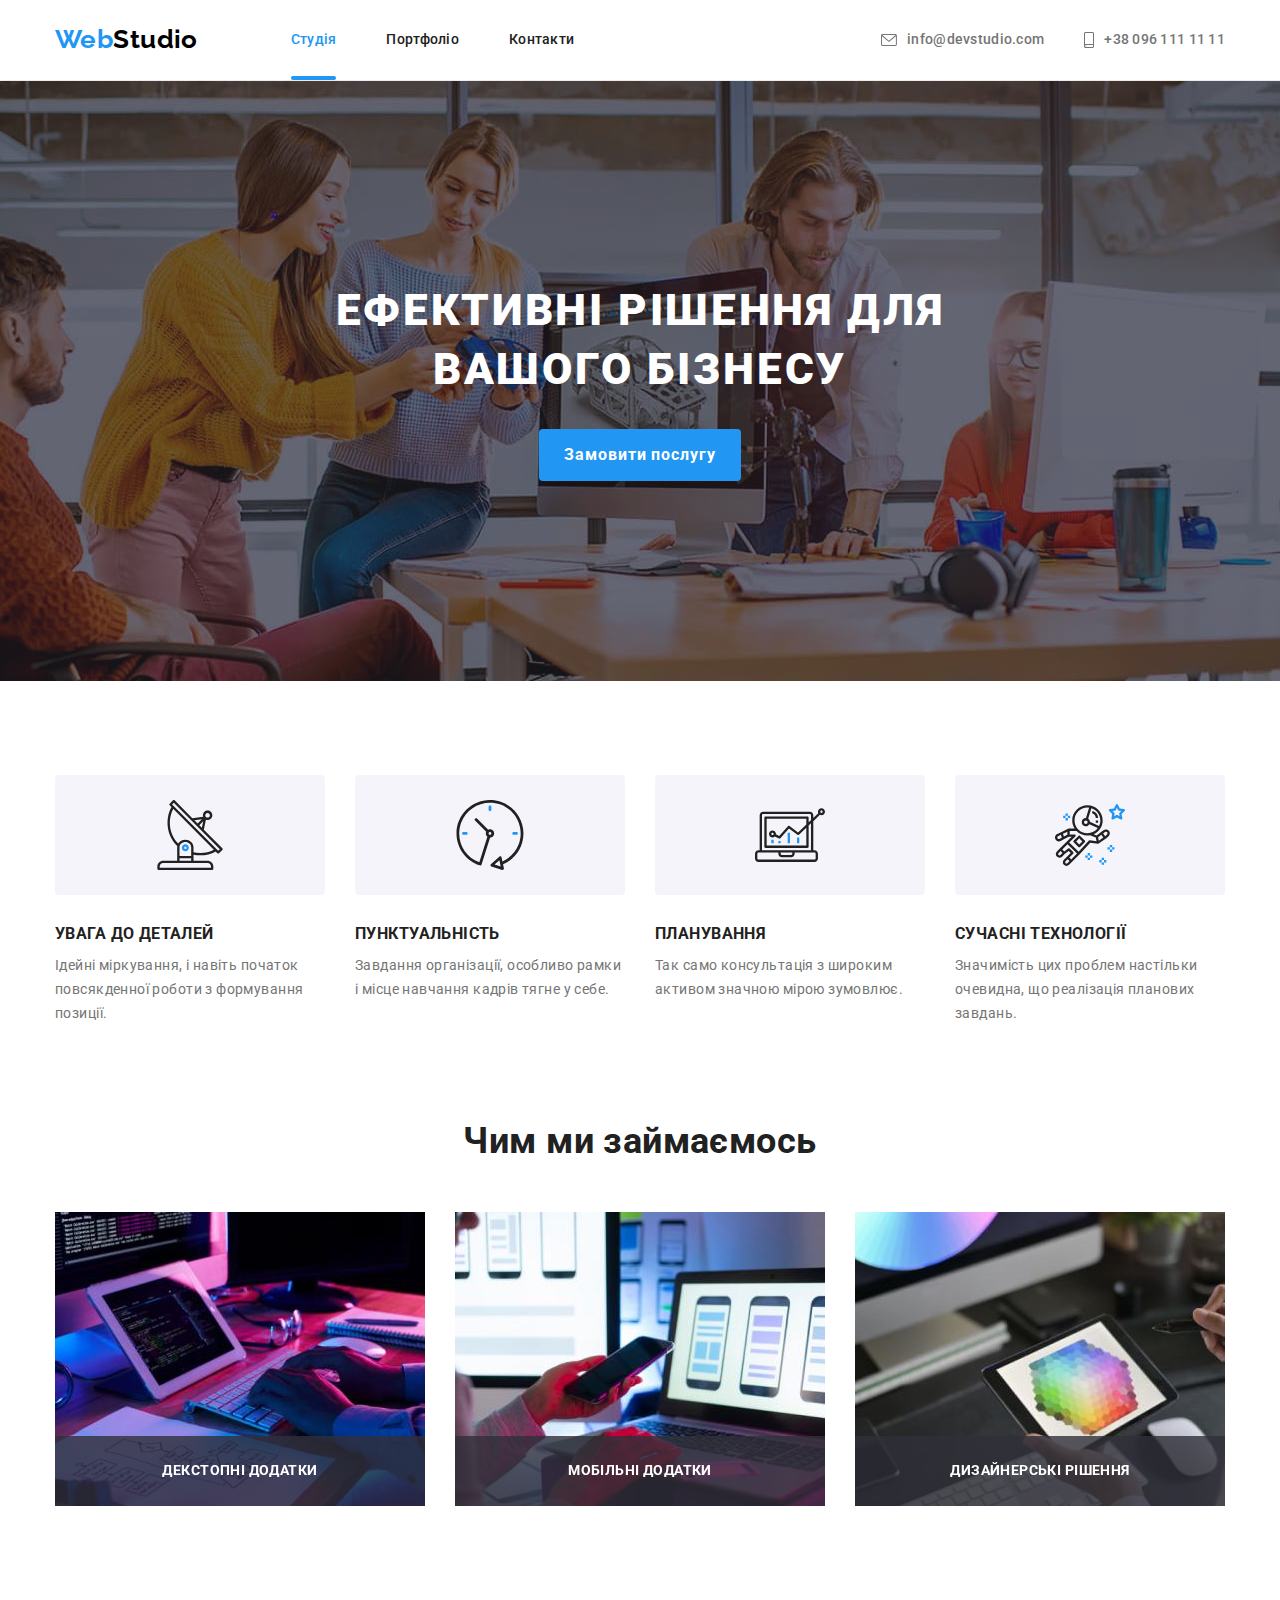
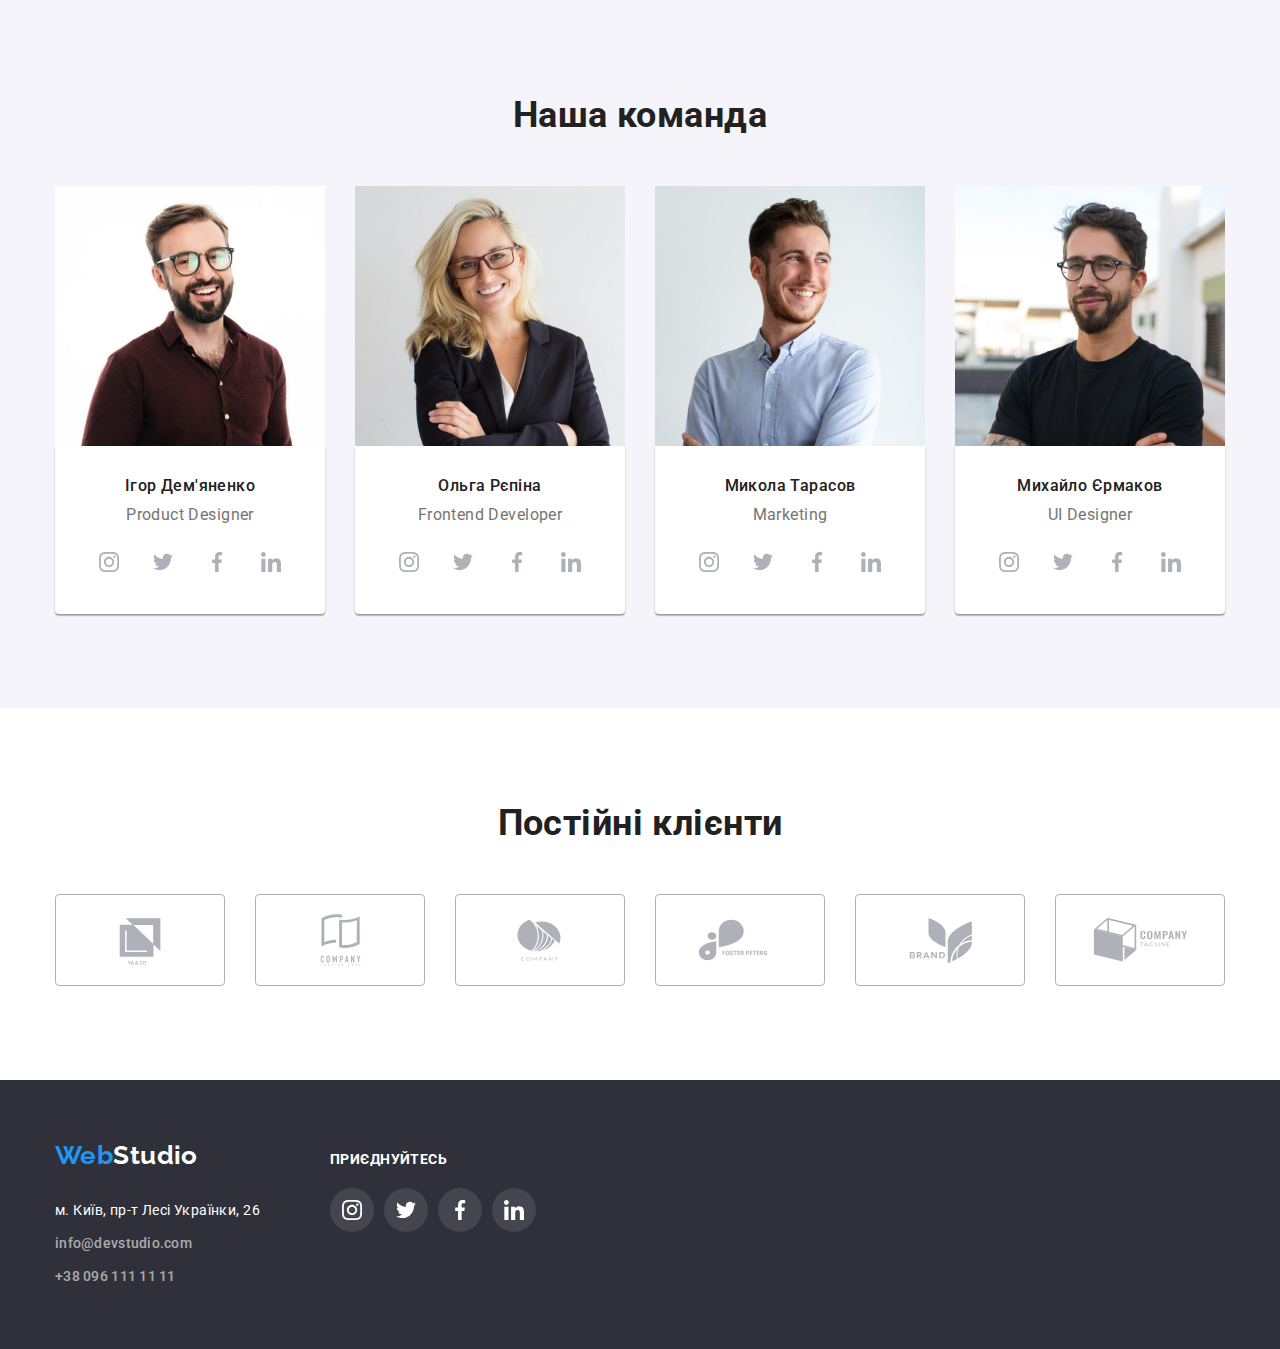
==== index.html @ 49746661 "розмітка модального вікна" ====
<!DOCTYPE html>
<html lang="uk">
  <head>
    <meta charset="UTF-8" />
    <meta http-equiv="X-UA-Compatible" content="IE=edge" />
    <meta name="viewport" content="width=device-width, initial-scale=1.0" />
    <title>Web Studio</title>
    <link rel="preconnect" href="https://fonts.googleapis.com" />
    <link rel="preconnect" href="https://fonts.gstatic.com" crossorigin />
    <link
      href="https://fonts.googleapis.com/css2?family=Raleway:wght@700&family=Roboto:wght@400;500;700;900&display=swap"
      rel="stylesheet"
    />
    <link
      rel="stylesheet"
      href="https://cdnjs.cloudflare.com/ajax/libs/modern-normalize/1.1.0/modern-normalize.min.css"
    />
    <link rel="stylesheet" href="./css/styles.css" />
  </head>
  <body>
    <header class="header-section">
      <nav class="container main-nav">
        <a class="logo-header" href="./index.html"><span class="logo-web">Web</span>Studio</a>
        <ul class="header-list list">
          <li class="item">
            <a class="header-link link current-link" href="./index.html">Студія</a>
          </li>
          <li class="item"><a class="header-link link" href="./portfolio.html">Портфоліо</a></li>
          <li class="item"><a class="header-link link" href="#">Контакти</a></li>
        </ul>

        <ul class="contact-list list">
          <li class="item-contact">
            <a class="contact-link link" href="mailto:info@devstudio.com">
              <svg width="16" height="12" class="contact-icons">
                <use href="./images/icons.svg#icon-envelope"></use></svg>info@devstudio.com</a>
          </li>
          <li class="item-contact">
            <a class="contact-link link" href="tel:+380961111111">
              <svg width="10" height="16" class="contact-icons">
                <use href="./images/icons.svg#icon-smartphone"></use>
              </svg>+38 096 111 11 11</a>
          </li>
        </ul>
      </nav>
    </header>

    <main>
      <section class="section-hero">
        <div class="banner container">
          <h1 class="title-hero">
            Ефективні рішення для <br />
            вашого бізнесу
          </h1>
          <button type="button" class="button-hero">Замовити послугу</button>
          <div class="backdrop is-hidden">
            <div class="modal"></div>
          </div>
        </div>
      </section>

      <section class="section-feature section">
        <div class="container">
          <h2 class="visually-hidden">Особливості</h2>
          <ul class="feature-list list">
            <li class="item">
              <div class="feature-div">
                <svg width="70" height="70" class="feature-icons">
                  <use href="./images/icons.svg#icon-antenna"></use>
                </svg>
              </div>
              <h3 class="subtitle-feature">Увага до деталей</h3>
              <p class="text">
                Ідейні міркування, і навіть початок повсякденної роботи з формування позиції.
              </p>
            </li>
            <li class="item">
              <div class="feature-div">
                <svg width="70" height="70" class="feature-icons">
                  <use href="./images/icons.svg#icon-clock"></use>
                </svg>
              </div>
              <h3 class="subtitle-feature">Пунктуальність</h3>
              <p class="text">
                Завдання організації, особливо рамки і місце навчання кадрів тягне у себе.
              </p>
            </li>
            <li class="item">
              <div class="feature-div">
                <svg width="70" height="70" class="feature-icons">
                  <use href="./images/icons.svg#icon-diagram"></use>
                </svg>
              </div>
              <h3 class="subtitle-feature">Планування</h3>
              <p class="text">Так само консультація з широким активом значною мірою зумовлює.</p>
            </li>
            <li class="item">
              <div class="feature-div">
                <svg width="70" height="70" class="feature-icons">
                  <use href="./images/icons.svg#icon-astronaut"></use>
                </svg>
              </div>
              <h3 class="subtitle-feature">Сучасні технології</h3>
              <p class="text">
                Значимість цих проблем настільки очевидна, що реалізація планових завдань.
              </p>
            </li>
          </ul>
        </div>
      </section>

      <section class="section-work section">
        <div class="container">
          <h2 class="title">Чим ми займаємось</h2>
          <ul class="work-list list">
            <li class="item">
              <div class="work-box">
                <img src="./images/photo1.jpg" alt="Декстопні додатки" width="370" height="294" />
                <p class="work-thumb">Декстопні додатки</p>
              </div>
            </li>
            <li class="item">
              <div class="work-box">
              <img src="./images/photo2.jpg" alt="Мобільні додатки" width="370" height="294" />
              <p class="work-thumb">Мобільні додатки</p>
              </div>
            </li>
            <li class="item">
              <div class="work-box">
              <img src="./images/photo3.jpg" alt="Дизайнерські рішення" width="370" height="294" />
              <p class="work-thumb">Дизайнерські рішення</p>
              </div>
            </li>
          </ul>
        </div>
      </section>

      <section class="section-team section">
        <div class="container">
          <h2 class="title">Наша команда</h2>
          <ul class="team-list list">
            <li class="team-item">
              <img
                src="./images/person1.jpg"
                alt="Чоловік в коричневій сорочці в окулярах посміхається"
                width="270"
              />
              <div class="team-info">
                <h3 class="name">Ігор Дем'яненко</h3>
                <p lang="en" class="profession">Product Designer</p>
                <ul class="list team-soc-list">
                  <li class="team-soc-items">
                    <a href="#" class="team-soc-link link">
                      <svg width="20" height="20" class="team-soc-icons">
                        <use href="./images/icons.svg#icon-instagram"></use>
                      </svg>
                    </a>
                  </li>
                  <li class="team-soc-items">
                    <a href="#" class="team-soc-link link">
                      <svg width="20" height="20" class="team-soc-icons">
                        <use href="./images/icons.svg#icon-twitter"></use>
                      </svg>
                    </a>
                  </li>
                  <li class="team-soc-items">
                    <a href="#" class="team-soc-link link">
                      <svg width="20" height="20" class="team-soc-icons">
                        <use href="./images/icons.svg#icon-facebook"></use>
                      </svg>
                    </a>
                  </li>
                  <li class="team-soc-items">
                    <a href="#" class="team-soc-link link">
                      <svg width="20" height="20" class="team-soc-icons">
                        <use href="./images/icons.svg#icon-linkedin"></use>
                      </svg>
                    </a>
                  </li>
                </ul>
              </div>
            </li>
            <li class="team-item">
              <img
                src="./images/person2.jpg"
                alt="Жінка в чорному жакеті в окулярах посміхається"
                width="270"
              />
              <div class="team-info">
                <h3 class="name">Ольга Рєпіна</h3>
                <p lang="en" class="profession">Frontend Developer</p>
                <ul class="list team-soc-list">
                  <li class="team-soc-items">
                    <a href="#" class="team-soc-link link">
                      <svg width="20" height="20" class="team-soc-icons">
                        <use href="./images/icons.svg#icon-instagram"></use>
                      </svg>
                    </a>
                  </li>
                  <li class="team-soc-items">
                    <a href="#" class="team-soc-link link">
                      <svg width="20" height="20" class="team-soc-icons">
                        <use href="./images/icons.svg#icon-twitter"></use>
                      </svg>
                    </a>
                  </li>
                  <li class="team-soc-items">
                    <a href="#" class="team-soc-link link">
                      <svg width="20" height="20" class="team-soc-icons">
                        <use href="./images/icons.svg#icon-facebook"></use>
                      </svg>
                    </a>
                  </li>
                  <li class="team-soc-items">
                    <a href="#" class="team-soc-link link">
                      <svg width="20" height="20" class="team-soc-icons">
                        <use href="./images/icons.svg#icon-linkedin"></use>
                      </svg>
                    </a>
                  </li>
                </ul>
              </div>
            </li>
            <li class="team-item">
              <img
                src="./images/person3.jpg"
                alt="Чоловік в блакитній сорочці посміхається"
                width="270"
              />
              <div class="team-info">
                <h3 class="name">Микола Тарасов</h3>
                <p lang="en" class="profession">Marketing</p>
                <ul class="list team-soc-list">
                  <li class="team-soc-items">
                    <a href="#" class="team-soc-link link">
                      <svg width="20" height="20" class="team-soc-icons">
                        <use href="./images/icons.svg#icon-instagram"></use>
                      </svg>
                    </a>
                  </li>
                  <li class="team-soc-items">
                    <a href="#" class="team-soc-link link">
                      <svg width="20" height="20" class="team-soc-icons">
                        <use href="./images/icons.svg#icon-twitter"></use>
                      </svg>
                    </a>
                  </li>
                  <li class="team-soc-items">
                    <a href="#" class="team-soc-link link">
                      <svg width="20" height="20" class="team-soc-icons">
                        <use href="./images/icons.svg#icon-facebook"></use>
                      </svg>
                    </a>
                  </li>
                  <li class="team-soc-items">
                    <a href="#" class="team-soc-link link">
                      <svg width="20" height="20" class="team-soc-icons">
                        <use href="./images/icons.svg#icon-linkedin"></use>
                      </svg>
                    </a>
                  </li>
                </ul>
              </div>
            </li>
            <li class="team-item">
              <img
                src="./images/person4.jpg"
                alt="Чоловік в чорній сорочці в окулярах"
                width="270"
              />
              <div class="team-info">
                <h3 class="name">Михайло Єрмаков</h3>
                <p lang="en" class="profession">UI Designer</p>
                <ul class="list team-soc-list">
                  <li class="team-soc-items">
                    <a href="#" class="team-soc-link link">
                      <svg width="20" height="20" class="team-soc-icons">
                        <use href="./images/icons.svg#icon-instagram"></use>
                      </svg>
                    </a>
                  </li>
                  <li class="team-soc-items">
                    <a href="#" class="team-soc-link link">
                      <svg width="20" height="20" class="team-soc-icons">
                        <use href="./images/icons.svg#icon-twitter"></use>
                      </svg>
                    </a>
                  </li>
                  <li class="team-soc-items">
                    <a href="#" class="team-soc-link link">
                      <svg width="20" height="20" class="team-soc-icons">
                        <use href="./images/icons.svg#icon-facebook"></use>
                      </svg>
                    </a>
                  </li>
                  <li class="team-soc-items">
                    <a href="#" class="team-soc-link link">
                      <svg width="20" height="20" class="team-soc-icons">
                        <use href="./images/icons.svg#icon-linkedin"></use>
                      </svg>
                    </a>
                  </li>
                </ul>
              </div>
            </li>
          </ul>
        </div>
      </section>

      <section class="section-client section">
        <div class="container">
          <h2 class="title">Постійні клієнти</h2>

          <ul class="client-list list">
            <li class="client-item">
              <a href="#" class="client-link link">
                <svg width="106" height="60" class="client-icon">
                  <use href="./images/icons.svg#icon-client1"></use>
                </svg>
              </a>
            </li>

            <li class="client-item">
              <a href="#" class="client-link link">
                <svg width="106" height="60" class="client-icon">
                  <use href="./images/icons.svg#icon-client2"></use>
                </svg>
              </a>
            </li>

            <li class="client-item">
              <a href="#" class="client-link link">
                <svg width="106" height="60" class="client-icon">
                  <use href="./images/icons.svg#icon-client3"></use>
                </svg>
              </a>
            </li>

            <li class="client-item">
              <a href="#" class="client-link link">
                <svg width="106" height="60" class="client-icon">
                  <use href="./images/icons.svg#icon-client4"></use>
                </svg>
              </a>
            </li>

            <li class="client-item">
              <a href="#" class="client-link link">
                <svg width="106" height="60" class="client-icon">
                  <use href="./images/icons.svg#icon-client5"></use>
                </svg>
              </a>
            </li>

            <li class="client-item">
              <a href="#" class="client-link link">
                <svg width="106" height="60" class="client-icon">
                  <use href="./images/icons.svg#icon-client6"></use>
                </svg>
              </a>
            </li>
          </ul>
        </div>
      </section>
    </main>

    <footer class="footer">
      <div class="container">
        <div class="footer-container">
        <div class="footer-contact">
        <a class="logo-footer" href="./index.html"><span class="logo-web">Web</span>Studio</a>
        <address>
          <ul class="footer-list list">
            <li class="item">
              <a
                class="address"
                href="https://goo.gl/maps/CPtrU1FHBa2aNyZL9"
                target="_blank"
                rel="noopener noreferrer nofollow"
                >м. Київ, пр-т Лесі Українки, 26</a
              >
            </li>
            <li class="item">
              <a class="footer-contact-link link" href="mailto:info@devstudio.com">info@devstudio.com</a>
            </li>
            <li class="item">
              <a class="footer-contact-link link" href="tel:+380961111111">+38 096 111 11 11</a>
            </li>
          </ul>
        </address>
        </div>

        <div class="sign-up">
          <p class="footer-sign-up-text">Приєднуйтесь</p>

          <ul class="sign-up-list list">
            <li class="sign-up-item">
              <a href="https://instagram" class="sign-up-link link">
                <svg class="sign-up-icon" width="20" height="20">
                  <use href="./images/icons.svg#icon-instagram"></use>
                </svg>
              </a>
            </li>

            <li class="sign-up-item">
              <a href="https://twitter" class="sign-up-link link">
                <svg class="sign-up-icon" width="20" height="20">
                  <use href="./images/icons.svg#icon-twitter"></use>
                </svg>
              </a>
            </li>

            <li class="sign-up-item">
              <a href="https://facebook" class="sign-up-link link">
                <svg class="sign-up-icon" width="20" height="20">
                  <use href="./images/icons.svg#icon-facebook"></use>
                </svg>
              </a>
            </li>

            <li class="sign-up-item">
              <a href="https://linkedn" class="sign-up-link link">
                <svg class="sign-up-icon" width="20" height="20">
                  <use href="./images/icons.svg#icon-linkedin"></use>
                </svg>
              </a>
            </li>
          </ul>
          </div>
        </div>
    </footer>
  </body>
</html>
---- css/styles.css ----
:root {
  --title-text-color: #212121;
  --accent-color: #2196f3;
  --primery-text-color: #757575;
  --primery-white-color: #ffffff;
  --bkg-block-color: #2f303a;
  --button-color: #f5f4fa;
  --black-color: #000000;
  --border-color: #ececec;
  --second-border-color: #eeeeee;
  --fill-icon: #afb1b8;
}

body {
  color: var(--primery-text-color);
  background-color: var(--primery-white-color);
  font-family: 'Roboto', sans-serif;
  font-size: 14px;
  letter-spacing: 0.03em;
  line-height: 1.71;
}

h1,
h2,
h3,
h4,
h5,
h6,
p {
  margin: 0;
}

.list {
  padding: 0;
  margin: 0;
  list-style: none;
}
.link {
  text-decoration: none;
}

img {
  display: block;
  max-width: 100%;
  height: auto;
}

.container {
  width: 1200px;
  padding-left: 15px;
  padding-right: 15px;
  margin-left: auto;
  margin-right: auto;

  /* outline: 1px solid red; */
}

.section {
  padding-top: 94px;
  padding-bottom: 94px;
}

/* Header */
.header-section {
  border-bottom-width: 1px;
  border-bottom-style: solid;
  border-bottom-color: var(--border-color);
}
.logo-header {
  color: var(--black-color);
  text-decoration: none;
  font-family: 'Raleway', sans-serif;
  font-weight: 700;
  font-size: 26px;
  line-height: 1.2;
}
.logo-web {
  color: var(--accent-color);
}
.main-nav {
  display: flex;
  align-items: center;
}
.header-list {
  display: flex;
  margin-left: 93px;
}
.header-list .item:not(:last-child) {
  margin-right: 50px;
}
.contact-list {
  display: flex;
  margin-left: auto;
  justify-content: center;
  align-items: center;
}
.item-contact:not(:last-child) {
  margin-right: 40px;
}
.header-link {
  display: block;
  padding: 32px 0;
}
.header-link,
.contact-link {
  color: var(--title-text-color);
  font-weight: 500;
  font-size: 14px;
  line-height: 1.14;
  letter-spacing: 0.02em;
}
.header-link:hover,
.header-link:focus,
.contact-link:hover,
.contact-link:focus {
  color: var(--accent-color);
}
.current-link {
  position: relative;
  color: var(--accent-color);
}
.current-link::after {
  content: '';
  position: absolute;
  bottom: 0;
  left: 0;
  width: 100%;
  height: 4px;

  background: #2196f3;
  border-radius: 2px;
}
.contact-link {
  width: 100%;
  height: 100%;
  display: flex;
  justify-content: center;
  align-items: center;
  color: var(--primery-text-color);
  font-style: normal;
}
.contact-icons {
  margin-right: 10px;
  fill: var(--primery-text-color);
}
.contact-link:hover .contact-icons,
.contact-link:focus .contact-icons {
  fill: var(--accent-color);
}

/* Hero  */
.section-hero {
  background-color: var(--bkg-block-color);
  text-align: center;
  padding-top: 200px;
  padding-bottom: 200px;
  max-width: 1600px;
  margin-left: auto;
  margin-right: auto;
  background-color: #c4c4c4;
  background-image: linear-gradient(to right, rgba(47, 48, 58, 0.4), rgba(47, 48, 58, 0.4)),
    url(../images/overlay.jpg);
  background-size: cover;
  background-repeat: no-repeat;
  background-position: center;
}
.title-hero {
  margin-bottom: 30px;

  color: var(--primery-white-color);
  font-weight: 900;
  font-size: 44px;
  line-height: 1.34;
  text-align: center;
  letter-spacing: 0.06em;
  text-transform: uppercase;
}
.button-hero {
  display: inline-block;
  border: 1px solid transparent;
  border-radius: 4px;
  padding: 10px 24px;
  min-width: 200px;

  color: var(--primery-white-color);
  background-color: var(--accent-color);
  font-family: inherit;
  font-weight: 700;
  font-size: 16px;
  line-height: 1.88;
  text-align: center;
  cursor: pointer;
  letter-spacing: 0.06em;
}
.button-hero:hover,
.button-hero:focus {
  box-shadow: 0px 4px 4px rgba(0, 0, 0, 0.15);
}

.backdrop.is-hidden {
  opacity: 0;
  pointer-events: none;
}
.backdrop {
  position: fixed;
  left: 0px;
  top: 0px;
  width: 100%;
  height: 100%;
  background: rgba(0, 0, 0, 0.2);
}
.modal {
  position: absolute;
  top: 50%;
  left: 50%;
  transform: translate(-50%, -50%);

  width: 528px;
  height: 581px;

  background: #ffffff;
  box-shadow: 0px 1px 3px rgba(0, 0, 0, 0.12), 0px 1px 1px rgba(0, 0, 0, 0.14),
    0px 2px 1px rgba(0, 0, 0, 0.2);
  border-radius: 4px;
}

/* Особливості */
.visually-hidden {
  position: absolute;
  width: 1px;
  height: 1px;
  margin: -1px;
  border: 0;
  padding: 0;
  white-space: nowrap;
  clip-path: inset(100%);
  clip: rect(0 0 0 0);
  overflow: hidden;
}
.feature-list {
  display: flex;
}
.feature-list .item {
  max-width: 270px;
}

.feature-div {
  width: 270px;
  height: 120px;
  display: flex;
  justify-content: center;
  align-items: center;
  background-color: #f5f4fa;
  margin-bottom: 30px;
  border-radius: 4px;
}

.feature-list .item:not(:last-child) {
  margin-right: 30px;
}
.subtitle-feature {
  margin-bottom: 10px;

  color: var(--title-text-color);
  font-weight: 700;
  line-height: 1.15;
  text-transform: uppercase;
}

/* Чим ми займаємось */
.section-work {
  padding-top: 0;
}
.title {
  margin-bottom: 50px;

  color: var(--title-text-color);
  font-weight: 700;
  font-size: 36px;
  line-height: 1.17;
  text-align: center;
}
.work-list {
  display: flex;
}
.work-list .item:not(:last-child) {
  margin-right: 30px;
}
.work-box {
  position: relative;
}
.work-thumb {
  position: absolute;
  bottom: 0;
  width: 100%;
  padding: 27px 0;
  font-weight: 700;
  line-height: 1.1;
  text-align: center;
  text-transform: uppercase;
  color: var(--primery-white-color);
  background-color: rgba(47, 48, 58, 0.8);
}

/* Команда */
.section-team {
  background-color: var(--button-color);
}
.team-list {
  display: flex;
}
.team-item:not(:last-child) {
  margin-right: 30px;
}
.team-item {
  background-color: var(--primery-white-color);
}
.team-info {
  padding-top: 30px;
  padding-bottom: 30px;
  box-shadow: 0px 1px 3px rgba(0, 0, 0, 0.12), 0px 1px 1px rgba(0, 0, 0, 0.14),
    0px 2px 1px rgba(0, 0, 0, 0.2);
  border-radius: 0px 0px 4px 4px;
}
.name {
  margin-bottom: 10px;

  color: var(--title-text-color);
  font-weight: 500;
  font-size: 16px;
  line-height: 1.2;
  text-align: center;
}
.profession {
  margin-bottom: 16px;
  font-size: 16px;
  line-height: 1.2;
  text-align: center;
}

.team-soc-list {
  display: flex;
  justify-content: center;
  align-items: center;
}
.team-soc-items {
  width: 44px;
  height: 44px;
}
.team-soc-items:not(:last-child) {
  margin-right: 10px;
}
.team-soc-link {
  width: 100%;
  height: 100%;
  display: flex;
  border-radius: 50%;
  justify-content: center;
  align-items: center;
  color: var(--fill-icon);
}
.team-soc-link:hover,
.team-soc-link:focus {
  background-color: var(--accent-color);
  color: var(--primery-white-color);
}
.team-soc-icons {
  fill: currentColor;
}

/* <!-- Постійні клієнти --> */

.client-list {
  display: flex;
}
.client-item {
  width: 170px;
  height: 92px;
}
.client-item:not(:last-child) {
  margin-right: 30px;
}
.client-link {
  width: 100%;
  height: 100%;
  display: inline-block;
  padding: 16px 32px;
  fill: var(--fill-icon);
  border: 1px solid var(--fill-icon);
  border-radius: 4px;
}
.client-link:hover,
.client-link:focus {
  fill: var(--accent-color);
  border: 1px solid var(--accent-color);
  border-radius: 4px;
}

/* Footer */
.footer {
  padding-top: 60px;
  padding-bottom: 60px;
  background-color: var(--bkg-block-color);
}
.footer-container {
  display: flex;
  align-items: baseline;
}
.address {
  color: var(--primery-white-color);
  text-decoration: none;
  font-style: normal;
}
.logo-footer {
  display: block;
  margin-bottom: 28px;

  color: var(--primery-white-color);
  text-decoration: none;
  font-family: 'Raleway', sans-serif;
  font-weight: 700;
  font-size: 26px;
  line-height: 1.2;
}
.footer-list .item:not(:last-child) {
  margin-bottom: 9px;
}
.footer-contact-link {
  color: rgba(255, 255, 255, 0.6);
  font-weight: 500;
  line-height: 1.14;
  letter-spacing: 0.02em;
  font-style: normal;
}
.footer-contact-link:hover,
.footer-contact-link:focus {
  color: var(--accent-color);
}

.sign-up {
  margin-left: 70px;
}
.footer-sign-up-text {
  font-weight: 700;
  line-height: 1.14;
  text-transform: uppercase;
  color: var(--primery-white-color);
  margin-bottom: 20px;
}
.sign-up-list {
  display: flex;
  justify-content: center;
  align-items: center;
}
.sign-up-item {
  width: 44px;
  height: 44px;
}
.sign-up-item:not(:last-child) {
  margin-right: 10px;
}
.sign-up-link {
  width: 100%;
  height: 100%;
  display: flex;
  border-radius: 50%;
  align-items: center;
  justify-content: center;
  background: rgba(255, 255, 255, 0.1);
  color: var(--primery-white-color);
}
.sign-up-link:hover,
.sign-up-link:focus {
  background-color: var(--accent-color);
}
.sign-up-icon {
  fill: currentColor;
}

/* Portfolio */
.button-list {
  display: flex;
  justify-content: center;
  margin-bottom: 50px;
}
.button-list .item:not(:last-child) {
  margin-right: 8px;
}
.btn {
  display: inline-block;
  border: 1px solid transparent;
  border-radius: 4px;
  padding: 6px 22px;

  color: var(--title-text-color);
  background-color: var(--button-color);
  font-family: inherit;
  font-weight: 500;
  font-size: 16px;
  line-height: 1.6;
  text-align: center;
  cursor: pointer;
}
.btn:hover,
.btn:focus {
  color: var(--primery-white-color);
  background-color: var(--accent-color);
  box-shadow: 0px 3px 1px rgba(0, 0, 0, 0.1), 0px 1px 2px rgba(0, 0, 0, 0.08),
    0px 2px 2px rgba(0, 0, 0, 0.12);
}
.portfolio-list {
  display: flex;
  flex-wrap: wrap;
}
.portfolio-item {
  width: calc((100% - 60px) / 3);
  margin-right: 30px;
  margin-bottom: 30px;
}
.portfolio-link {
  display: block;
}
.portfolio-link:hover,
.portfolio-link:focus {
  box-shadow: 0px 1px 1px rgba(0, 0, 0, 0.12), 0px 4px 4px rgba(0, 0, 0, 0.06),
    1px 4px 6px rgba(0, 0, 0, 0.16);
}
.portfolio-item:nth-child(3n) {
  margin-right: 0;
}
.portfolio-item:nth-last-child(-n + 3) {
  margin-bottom: 0;
}
.title-item {
  margin-bottom: 4px;

  color: var(--title-text-color);
  font-weight: 700;
  font-size: 18px;
  line-height: 2;
  letter-spacing: 0.06em;
}
.text-item {
  color: var(--primery-text-color);
  line-height: 1.9;
}
.info-item {
  border-right-width: 1px;
  border-right-style: solid;
  border-right-color: var(--second-border-color);
  border-bottom-width: 1px;
  border-bottom-style: solid;
  border-bottom-color: var(--second-border-color);
  border-left-width: 1px;
  border-left-style: solid;
  border-left-color: var(--second-border-color);
  padding: 20px 24px;
}
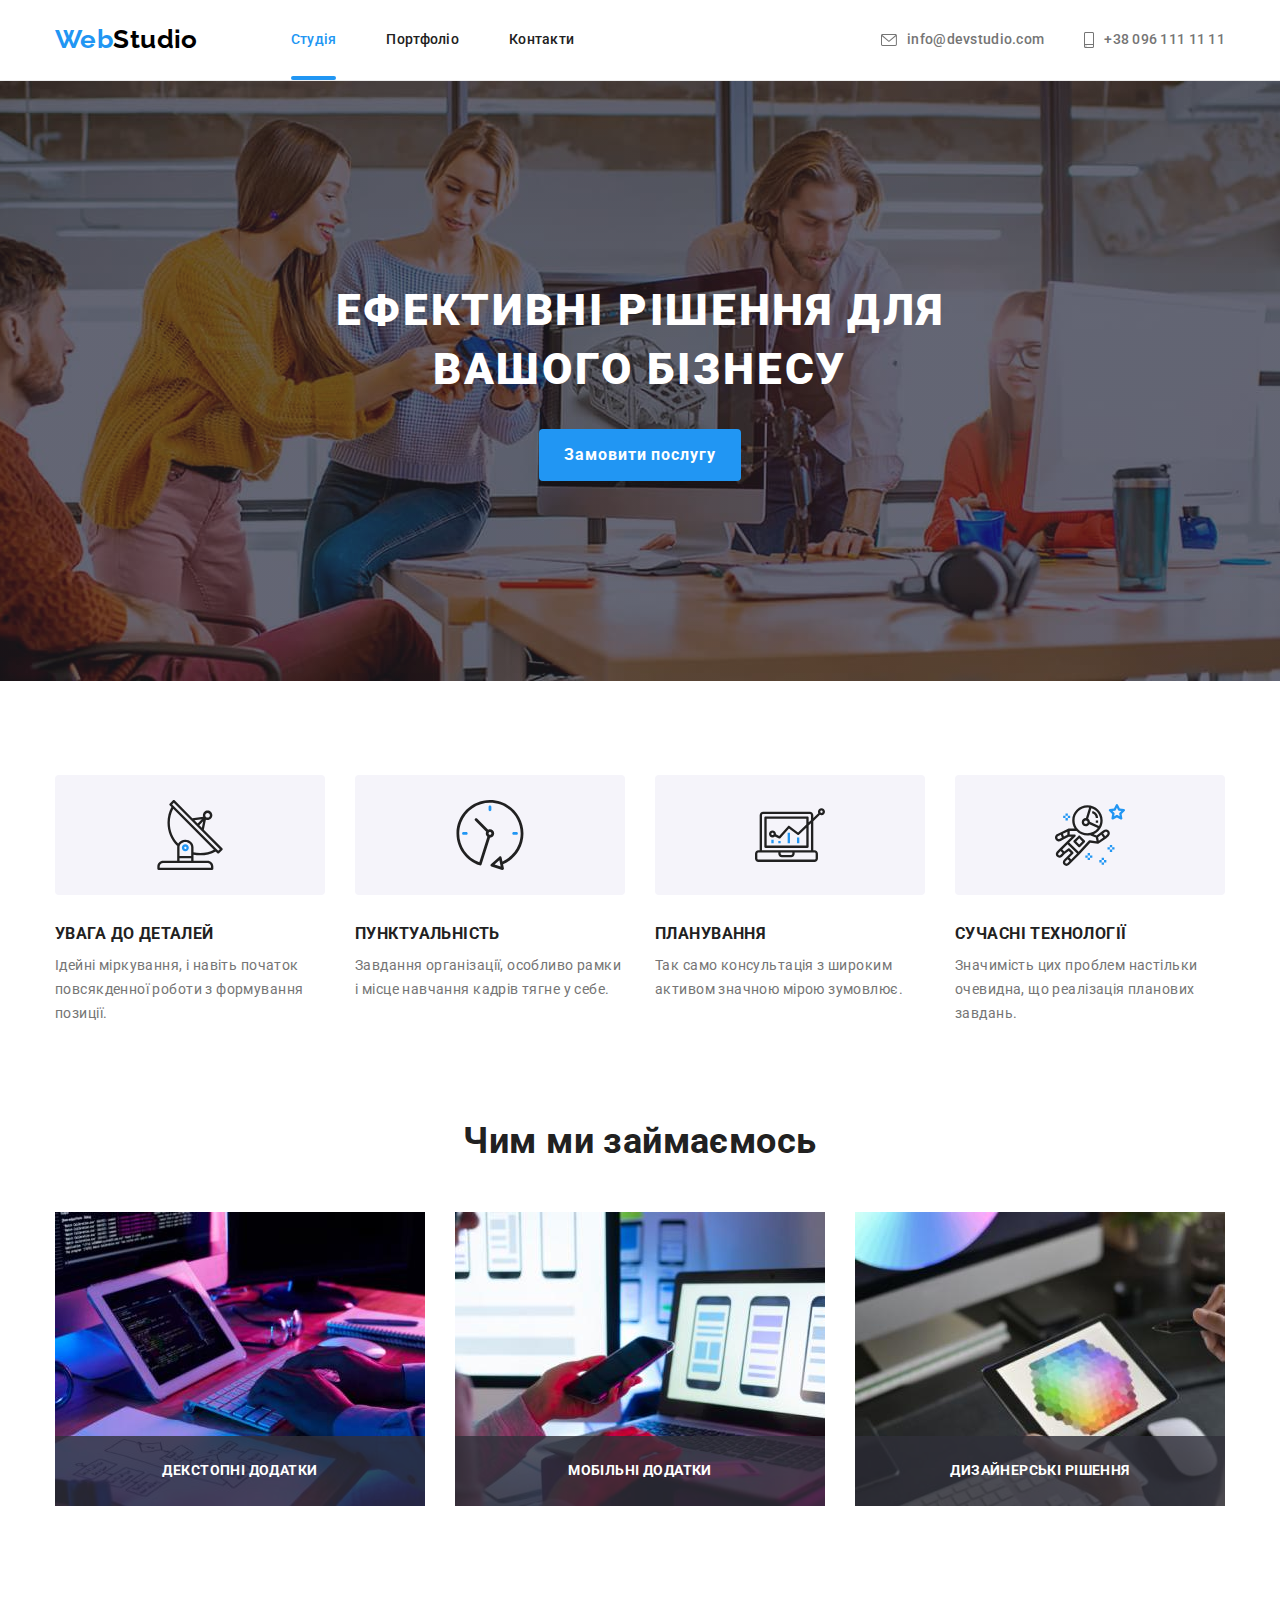
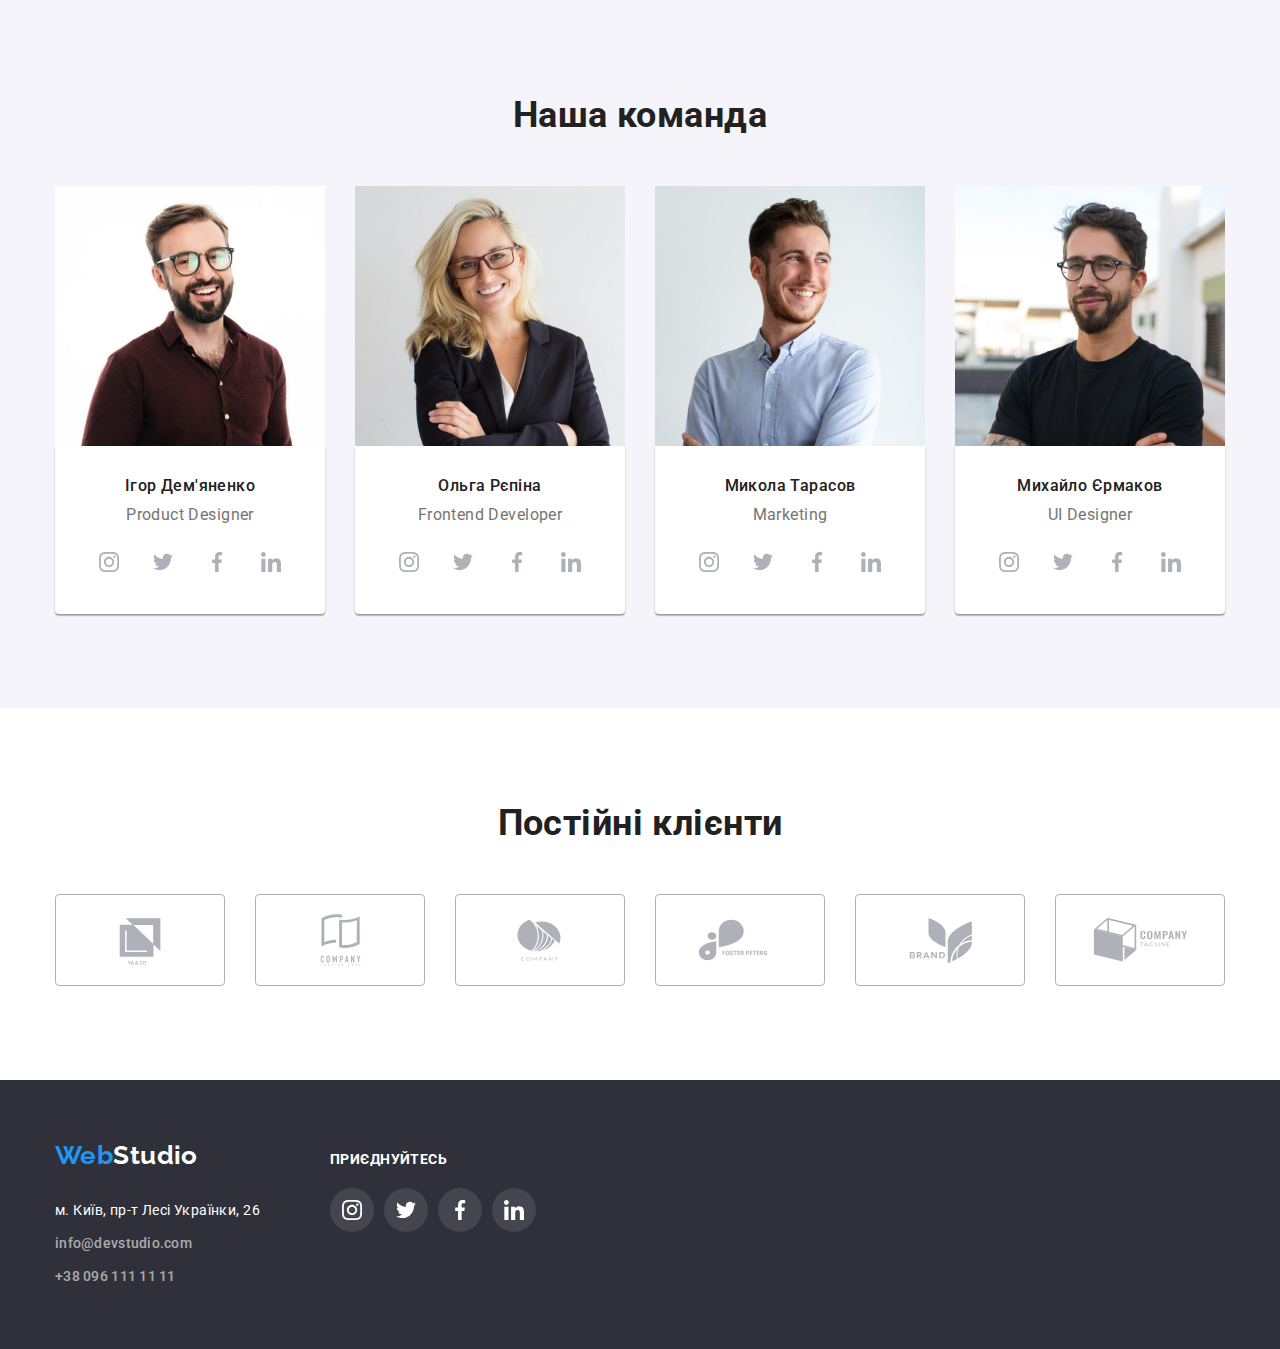
==== commit b3e06608: "додала анімацію декоративних елементів" ====
--- a/index.html
+++ b/index.html
@@ -33,13 +33,16 @@
           <li class="item-contact">
             <a class="contact-link link" href="mailto:info@devstudio.com">
               <svg width="16" height="12" class="contact-icons">
-                <use href="./images/icons.svg#icon-envelope"></use></svg>info@devstudio.com</a>
+                <use href="./images/icons.svg#icon-envelope"></use></svg
+              >info@devstudio.com</a
+            >
           </li>
           <li class="item-contact">
             <a class="contact-link link" href="tel:+380961111111">
               <svg width="10" height="16" class="contact-icons">
-                <use href="./images/icons.svg#icon-smartphone"></use>
-              </svg>+38 096 111 11 11</a>
+                <use href="./images/icons.svg#icon-smartphone"></use></svg
+              >+38 096 111 11 11</a
+            >
           </li>
         </ul>
       </nav>
@@ -52,10 +55,7 @@
             Ефективні рішення для <br />
             вашого бізнесу
           </h1>
-          <button type="button" class="button-hero">Замовити послугу</button>
-          <div class="backdrop is-hidden">
-            <div class="modal"></div>
-          </div>
+          <button type="button" class="button-hero" data-modal-open>Замовити послугу</button>
         </div>
       </section>
 
@@ -121,14 +121,19 @@
             </li>
             <li class="item">
               <div class="work-box">
-              <img src="./images/photo2.jpg" alt="Мобільні додатки" width="370" height="294" />
-              <p class="work-thumb">Мобільні додатки</p>
+                <img src="./images/photo2.jpg" alt="Мобільні додатки" width="370" height="294" />
+                <p class="work-thumb">Мобільні додатки</p>
               </div>
             </li>
             <li class="item">
               <div class="work-box">
-              <img src="./images/photo3.jpg" alt="Дизайнерські рішення" width="370" height="294" />
-              <p class="work-thumb">Дизайнерські рішення</p>
+                <img
+                  src="./images/photo3.jpg"
+                  alt="Дизайнерські рішення"
+                  width="370"
+                  height="294"
+                />
+                <p class="work-thumb">Дизайнерські рішення</p>
               </div>
             </li>
           </ul>
@@ -367,67 +372,82 @@
     <footer class="footer">
       <div class="container">
         <div class="footer-container">
-        <div class="footer-contact">
-        <a class="logo-footer" href="./index.html"><span class="logo-web">Web</span>Studio</a>
-        <address>
-          <ul class="footer-list list">
-            <li class="item">
-              <a
-                class="address"
-                href="https://goo.gl/maps/CPtrU1FHBa2aNyZL9"
-                target="_blank"
-                rel="noopener noreferrer nofollow"
-                >м. Київ, пр-т Лесі Українки, 26</a
-              >
-            </li>
-            <li class="item">
-              <a class="footer-contact-link link" href="mailto:info@devstudio.com">info@devstudio.com</a>
-            </li>
-            <li class="item">
-              <a class="footer-contact-link link" href="tel:+380961111111">+38 096 111 11 11</a>
-            </li>
-          </ul>
-        </address>
-        </div>
-
-        <div class="sign-up">
-          <p class="footer-sign-up-text">Приєднуйтесь</p>
-
-          <ul class="sign-up-list list">
-            <li class="sign-up-item">
-              <a href="https://instagram" class="sign-up-link link">
-                <svg class="sign-up-icon" width="20" height="20">
-                  <use href="./images/icons.svg#icon-instagram"></use>
-                </svg>
-              </a>
-            </li>
-
-            <li class="sign-up-item">
-              <a href="https://twitter" class="sign-up-link link">
-                <svg class="sign-up-icon" width="20" height="20">
-                  <use href="./images/icons.svg#icon-twitter"></use>
-                </svg>
-              </a>
-            </li>
-
-            <li class="sign-up-item">
-              <a href="https://facebook" class="sign-up-link link">
-                <svg class="sign-up-icon" width="20" height="20">
-                  <use href="./images/icons.svg#icon-facebook"></use>
-                </svg>
-              </a>
-            </li>
-
-            <li class="sign-up-item">
-              <a href="https://linkedn" class="sign-up-link link">
-                <svg class="sign-up-icon" width="20" height="20">
-                  <use href="./images/icons.svg#icon-linkedin"></use>
-                </svg>
-              </a>
-            </li>
-          </ul>
+          <div class="footer-contact">
+            <a class="logo-footer" href="./index.html"><span class="logo-web">Web</span>Studio</a>
+            <address>
+              <ul class="footer-list list">
+                <li class="item">
+                  <a
+                    class="address"
+                    href="https://goo.gl/maps/CPtrU1FHBa2aNyZL9"
+                    target="_blank"
+                    rel="noopener noreferrer nofollow"
+                    >м. Київ, пр-т Лесі Українки, 26</a
+                  >
+                </li>
+                <li class="item">
+                  <a class="footer-contact-link link" href="mailto:info@devstudio.com"
+                    >info@devstudio.com</a
+                  >
+                </li>
+                <li class="item">
+                  <a class="footer-contact-link link" href="tel:+380961111111">+38 096 111 11 11</a>
+                </li>
+              </ul>
+            </address>
           </div>
-        </div>
+
+          <div class="sign-up">
+            <p class="footer-sign-up-text">Приєднуйтесь</p>
+
+            <ul class="sign-up-list list">
+              <li class="sign-up-item">
+                <a href="https://instagram" class="sign-up-link link">
+                  <svg class="sign-up-icon" width="20" height="20">
+                    <use href="./images/icons.svg#icon-instagram"></use>
+                  </svg>
+                </a>
+              </li>
+
+              <li class="sign-up-item">
+                <a href="https://twitter" class="sign-up-link link">
+                  <svg class="sign-up-icon" width="20" height="20">
+                    <use href="./images/icons.svg#icon-twitter"></use>
+                  </svg>
+                </a>
+              </li>
+
+              <li class="sign-up-item">
+                <a href="https://facebook" class="sign-up-link link">
+                  <svg class="sign-up-icon" width="20" height="20">
+                    <use href="./images/icons.svg#icon-facebook"></use>
+                  </svg>
+                </a>
+              </li>
+
+              <li class="sign-up-item">
+                <a href="https://linkedn" class="sign-up-link link">
+                  <svg class="sign-up-icon" width="20" height="20">
+                    <use href="./images/icons.svg#icon-linkedin"></use>
+                  </svg>
+                </a>
+              </li>
+            </ul>
+          </div>
+        </div>
+      </div>
     </footer>
+    
+    <div class="backdrop is-hidden" data-modal>
+      <div class="modal">
+        <button type="button" class="close-button" data-modal-close>
+          <svg width="11" height="11">
+            <use href="./images/icons.svg#icon-vector"></use>
+          </svg>
+        </button>
+      </div>
+    </div>
+
+    <script src="./js/modal.js"></script>
   </body>
 </html>
--- a/css/styles.css
+++ b/css/styles.css
@@ -9,6 +9,8 @@
   --border-color: #ececec;
   --second-border-color: #eeeeee;
   --fill-icon: #afb1b8;
+
+  --timing-function: cubic-bezier(0.4, 0, 0.2, 1);
 }
 
 body {
@@ -108,6 +110,10 @@
   font-size: 14px;
   line-height: 1.14;
   letter-spacing: 0.02em;
+
+  transition-property: color;
+  transition-duration: 250ms;
+  transition-timing-function: var(--timing-function);
 }
 .header-link:hover,
 .header-link:focus,
@@ -142,6 +148,10 @@
 .contact-icons {
   margin-right: 10px;
   fill: var(--primery-text-color);
+
+  transition-property: fill;
+  transition-duration: 250ms;
+  transition-timing-function: var(--timing-function);
 }
 .contact-link:hover .contact-icons,
 .contact-link:focus .contact-icons {
@@ -191,13 +201,20 @@
   text-align: center;
   cursor: pointer;
   letter-spacing: 0.06em;
+
+  transition-property: background-color, box-shadow;
+  transition-duration: 250ms;
+  transition-timing-function: var(--timing-function);
 }
 .button-hero:hover,
 .button-hero:focus {
+  background-color: #188ce8;
   box-shadow: 0px 4px 4px rgba(0, 0, 0, 0.15);
 }
 
+/* Модальне вікно */
 .backdrop.is-hidden {
+  visibility: hidden;
   opacity: 0;
   pointer-events: none;
 }
@@ -208,20 +225,48 @@
   width: 100%;
   height: 100%;
   background: rgba(0, 0, 0, 0.2);
+  transition-property: opacity, visibility;
+  transition-duration: 300ms;
+  transition-timing-function: var(--timing-function);
 }
 .modal {
   position: absolute;
   top: 50%;
   left: 50%;
-  transform: translate(-50%, -50%);
+  transform: translate(-50%, -50%) scale(1);
 
   width: 528px;
   height: 581px;
 
-  background: #ffffff;
+  background-color: var(--primery-white-color);
   box-shadow: 0px 1px 3px rgba(0, 0, 0, 0.12), 0px 1px 1px rgba(0, 0, 0, 0.14),
     0px 2px 1px rgba(0, 0, 0, 0.2);
   border-radius: 4px;
+
+  transition-property: transform;
+  transition-duration: 300ms;
+  transition-timing-function: var(--timing-function);
+}
+
+.backdrop.is-hidden .modal {
+  transform: translate(-50%, -50%) scale(0);
+}
+
+.close-button {
+  position: absolute;
+  top: 8px;
+  right: 8px;
+
+  display: flex;
+  align-items: center;
+  justify-content: center;
+
+  width: 30px;
+  height: 30px;
+  background-color: var(--primery-white-color);
+  border: 1px solid rgba(0, 0, 0, 0.1);
+  border-radius: 50%;
+  cursor: pointer;
 }
 
 /* Особливості */
@@ -358,6 +403,10 @@
   justify-content: center;
   align-items: center;
   color: var(--fill-icon);
+
+  transition-property: background-color, color;
+  transition-duration: 250ms;
+  transition-timing-function: var(--timing-function);
 }
 .team-soc-link:hover,
 .team-soc-link:focus {
@@ -388,6 +437,10 @@
   fill: var(--fill-icon);
   border: 1px solid var(--fill-icon);
   border-radius: 4px;
+
+  transition-property: fill, border, border-radius;
+  transition-duration: 250ms;
+  transition-timing-function: var(--timing-function);
 }
 .client-link:hover,
 .client-link:focus {
@@ -431,6 +484,10 @@
   line-height: 1.14;
   letter-spacing: 0.02em;
   font-style: normal;
+
+  transition-property: color;
+  transition-duration: 250ms;
+  transition-timing-function: var(--timing-function);
 }
 .footer-contact-link:hover,
 .footer-contact-link:focus {
@@ -468,6 +525,10 @@
   justify-content: center;
   background: rgba(255, 255, 255, 0.1);
   color: var(--primery-white-color);
+
+  transition-property: background-color;
+  transition-duration: 250ms;
+  transition-timing-function: var(--timing-function);
 }
 .sign-up-link:hover,
 .sign-up-link:focus {
@@ -500,6 +561,10 @@
   line-height: 1.6;
   text-align: center;
   cursor: pointer;
+
+  transition-property: background-color, color, box-shadow;
+  transition-duration: 250ms;
+  transition-timing-function: var(--timing-function);
 }
 .btn:hover,
 .btn:focus {
@@ -519,6 +584,10 @@
 }
 .portfolio-link {
   display: block;
+
+  transition-property: box-shadow;
+  transition-duration: 250ms;
+  transition-timing-function: var(--timing-function);
 }
 .portfolio-link:hover,
 .portfolio-link:focus {
@@ -556,3 +625,46 @@
   border-left-color: var(--second-border-color);
   padding: 20px 24px;
 }
+.description {
+  position: relative;
+  overflow: hidden;
+}
+.overlay {
+  position: absolute;
+  top: 0;
+  left: 0;
+  width: 100%;
+  height: 100%;
+  background-color: rgba(33, 150, 243, 0.9);
+
+  opacity: 0;
+
+  transform: translateY(101%);
+
+  transition-property: transform;
+  transition-duration: 250ms;
+  transition-timing-function: var(--timing-function);
+}
+.overlay {
+  opacity: 1;
+}
+.portfolio-link:hover .overlay {
+  transform: translateY(0);
+}
+.portfolio-link:focus .overlay {
+  transform: translateY(0);
+}
+.description-text {
+  position: absolute;
+  top: 0;
+  left: 0;
+
+  width: 100%;
+  height: 100%;
+  padding: 63px 24px 178px 24px;
+
+  font-weight: 400;
+  font-size: 18px;
+  line-height: 1.5;
+  color: var(--primery-white-color);
+}
